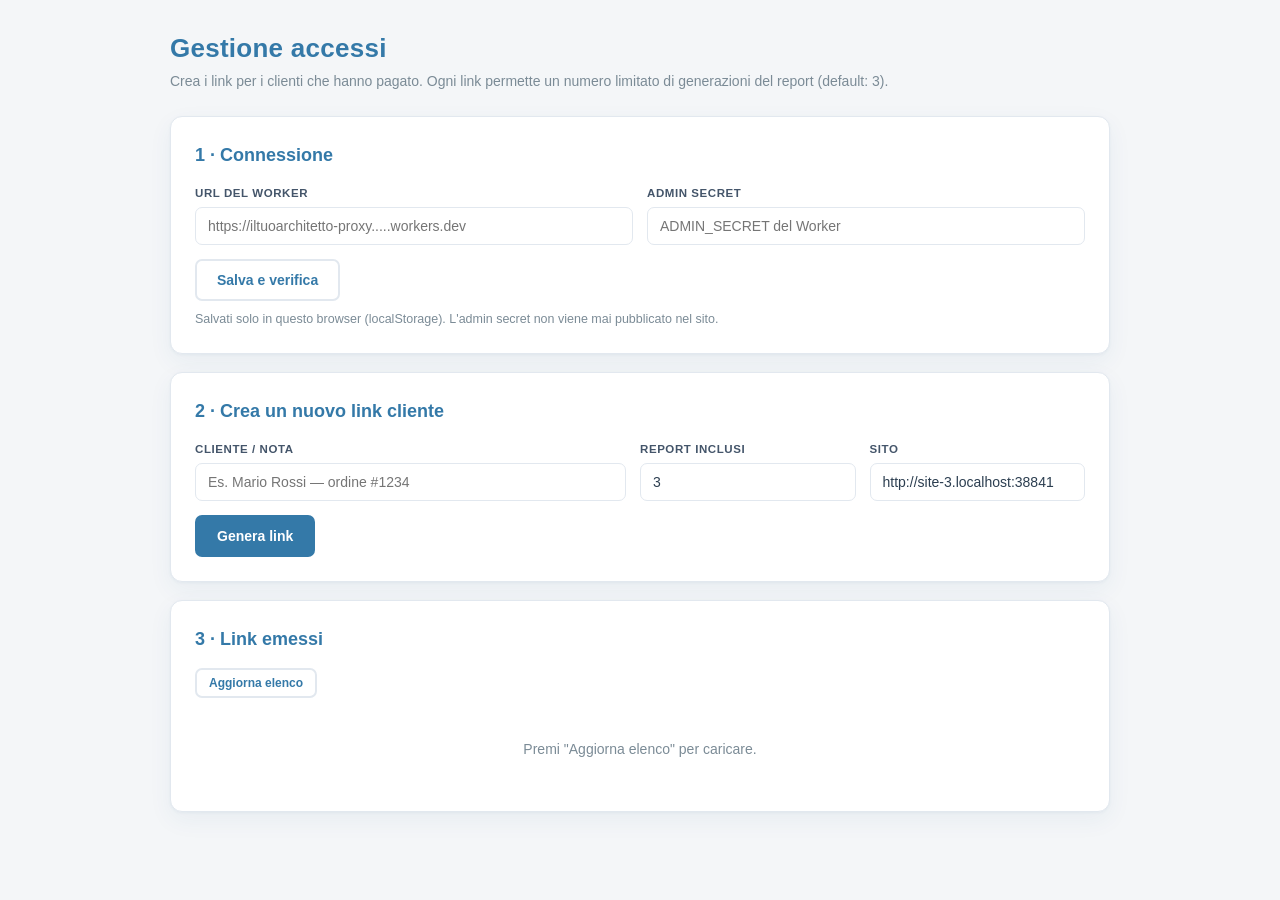
==== admin.html @ 07a28e83 "Integrate new planner dashboard + 3-report access cap Replaces the demo with the updated Lombardy gu" ====
<!DOCTYPE html>
<html lang="it">
<head>
<meta charset="UTF-8">
<meta name="viewport" content="width=device-width, initial-scale=1.0">
<meta name="robots" content="noindex, nofollow">
<title>Il Tuo Architetto — Gestione accessi</title>
<link rel="stylesheet" href="assets/css/fonts.css">
<style>
  :root{--primary:#3479A8;--primary-d:#235A85;--primary-l:#D8E5F0;--accent:#F5D04A;
        --ink:#2C3E50;--soft:#44556A;--muted:#7B8B96;--line:#E2E8EF;--bg:#F4F6F8;}
  *{box-sizing:border-box;margin:0;padding:0}
  body{font-family:'Source Sans 3','Segoe UI',sans-serif;background:var(--bg);color:var(--ink);line-height:1.6;padding:28px 18px}
  .wrap{max-width:940px;margin:0 auto}
  h1{font-size:26px;font-weight:800;color:var(--primary);letter-spacing:.01em}
  h2{font-size:18px;font-weight:700;color:var(--primary);margin-bottom:14px}
  .sub{color:var(--muted);font-size:14px;margin-bottom:24px}
  .card{background:#fff;border:1px solid var(--line);border-radius:12px;padding:24px;margin-bottom:18px;
        box-shadow:0 1px 3px rgba(35,90,133,.05),0 8px 24px rgba(35,90,133,.06)}
  label{display:block;font-size:11.5px;font-weight:700;text-transform:uppercase;letter-spacing:.05em;color:var(--soft);margin-bottom:5px}
  input,select{width:100%;padding:10px 12px;border:1px solid var(--line);border-radius:7px;font-family:inherit;font-size:14px;color:var(--ink);background:#fff}
  input:focus,select:focus{outline:none;border-color:var(--primary);box-shadow:0 0 0 3px rgba(52,121,168,.12)}
  .row{display:grid;grid-template-columns:1fr 1fr;gap:14px;margin-bottom:14px}
  .row.three{grid-template-columns:2fr 1fr 1fr}
  .field{margin-bottom:14px}
  button{padding:11px 20px;border-radius:7px;border:2px solid transparent;font-family:inherit;font-size:14px;
         font-weight:700;cursor:pointer;transition:all .15s}
  .btn-p{background:var(--primary);color:#fff}.btn-p:hover{background:var(--primary-d)}
  .btn-g{background:transparent;color:var(--primary);border-color:var(--line)}.btn-g:hover{border-color:var(--primary)}
  .btn-sm{padding:6px 12px;font-size:12px}
  .result{margin-top:16px;padding:16px;border-radius:9px;background:var(--primary-l);border:1px solid var(--primary);display:none}
  .result.show{display:block}
  .linkbox{display:flex;gap:8px;margin-top:10px}
  .linkbox input{font-family:ui-monospace,monospace;font-size:12.5px;background:#fff}
  table{width:100%;border-collapse:collapse;font-size:13.5px}
  th{text-align:left;font-size:11px;text-transform:uppercase;letter-spacing:.05em;color:var(--muted);padding:8px 10px;border-bottom:2px solid var(--line)}
  td{padding:9px 10px;border-bottom:1px solid var(--line);vertical-align:middle}
  tr:hover td{background:#FAFBFC}
  code{font-family:ui-monospace,monospace;font-size:12px;background:var(--bg);padding:2px 6px;border-radius:4px}
  .pill{display:inline-block;padding:2px 9px;border-radius:999px;font-size:11px;font-weight:700}
  .pill.ok{background:#D6EBDC;color:#1B5E20}.pill.low{background:#FCEFC7;color:#7A5B00}
  .pill.out{background:#F8D7DA;color:#8B1A1F}.pill.rev{background:#E5E8EB;color:#5A6570}
  .msg{padding:12px 14px;border-radius:8px;font-size:13.5px;margin-bottom:14px;display:none}
  .msg.show{display:block}
  .msg.err{background:#F8D7DA;color:#8B1A1F;border:1px solid #E7A9AD}
  .msg.ok{background:#D6EBDC;color:#1B5E20;border:1px solid #A3CDB0}
  .hint{font-size:12.5px;color:var(--muted);margin-top:8px}
  .empty{text-align:center;color:var(--muted);padding:26px;font-size:14px}
  a{color:var(--primary)}
  @media(max-width:640px){.row,.row.three{grid-template-columns:1fr}}
</style>
</head>
<body>
<div class="wrap">
  <h1>Gestione accessi</h1>
  <p class="sub">Crea i link per i clienti che hanno pagato. Ogni link permette un numero limitato di generazioni del report (default: 3).</p>

  <div id="msg" class="msg"></div>

  <!-- Connection -->
  <div class="card">
    <h2>1 · Connessione</h2>
    <div class="row">
      <div>
        <label for="proxy">URL del Worker</label>
        <input id="proxy" placeholder="https://iltuoarchitetto-proxy.....workers.dev">
      </div>
      <div>
        <label for="secret">Admin secret</label>
        <input id="secret" type="password" placeholder="ADMIN_SECRET del Worker">
      </div>
    </div>
    <button class="btn-g" id="save">Salva e verifica</button>
    <p class="hint">Salvati solo in questo browser (localStorage). L'admin secret non viene mai pubblicato nel sito.</p>
  </div>

  <!-- Create link -->
  <div class="card">
    <h2>2 · Crea un nuovo link cliente</h2>
    <div class="row three">
      <div>
        <label for="note">Cliente / nota</label>
        <input id="note" placeholder="Es. Mario Rossi — ordine #1234">
      </div>
      <div>
        <label for="max">Report inclusi</label>
        <input id="max" type="number" min="1" max="50" value="3">
      </div>
      <div>
        <label for="base">Sito</label>
        <input id="base" placeholder="https://tuosito.netlify.app">
      </div>
    </div>
    <button class="btn-p" id="mint">Genera link</button>
    <div class="result" id="result">
      <strong>Link pronto — invialo al cliente:</strong>
      <div class="linkbox">
        <input id="link" readonly>
        <button class="btn-g" id="copy">Copia</button>
      </div>
      <p class="hint" id="rmeta"></p>
    </div>
  </div>

  <!-- Existing -->
  <div class="card">
    <h2>3 · Link emessi</h2>
    <button class="btn-g btn-sm" id="refresh">Aggiorna elenco</button>
    <div id="list" style="margin-top:14px"><p class="empty">Premi "Aggiorna elenco" per caricare.</p></div>
  </div>
</div>

<script>
const $ = id => document.getElementById(id);
const LS = { proxy:'ita_admin_proxy', secret:'ita_admin_secret', base:'ita_admin_base' };

// restore
$('proxy').value  = localStorage.getItem(LS.proxy)  || '';
$('secret').value = localStorage.getItem(LS.secret) || '';
$('base').value   = localStorage.getItem(LS.base)   || location.origin;

function msg(text, kind){
  const m = $('msg');
  m.textContent = text;
  m.className = 'msg show ' + (kind || 'ok');
  if (kind !== 'err') setTimeout(()=>m.classList.remove('show'), 4000);
}
function proxy(){ return ($('proxy').value || '').trim().replace(/\/+$/,''); }
function secret(){ return ($('secret').value || '').trim(); }

async function api(path, opts){
  const p = proxy();
  if (!p)      throw new Error('Inserisci l\'URL del Worker');
  if (!secret()) throw new Error('Inserisci l\'admin secret');
  const res = await fetch(p + path, Object.assign({}, opts, {
    headers: Object.assign({ 'Content-Type':'application/json', 'X-Admin-Secret': secret() }, (opts||{}).headers || {})
  }));
  const j = await res.json().catch(()=>({}));
  if (!res.ok) throw new Error(j.error || ('HTTP ' + res.status));
  return j;
}

$('save').onclick = async () => {
  localStorage.setItem(LS.proxy,  proxy());
  localStorage.setItem(LS.secret, secret());
  localStorage.setItem(LS.base,   $('base').value.trim());
  try {
    const j = await api('/admin/tokens', { method:'GET' });
    msg('Connessione riuscita — ' + j.count + ' link esistenti.', 'ok');
    renderList(j.tokens);
  } catch (e) { msg('Errore: ' + e.message, 'err'); }
};

$('mint').onclick = async () => {
  try {
    const max = parseInt($('max').value, 10) || 3;
    const j = await api('/admin/token', {
      method: 'POST',
      body: JSON.stringify({ max, note: $('note').value.trim() })
    });
    const base = ($('base').value || location.origin).trim().replace(/\/+$/,'');
    localStorage.setItem(LS.base, base);
    const link = base + '/demo.html?token=' + j.token;
    $('link').value = link;
    $('rmeta').textContent = j.max + ' report · creato ' + new Date(j.created).toLocaleString('it-IT') + (j.note ? ' · ' + j.note : '');
    $('result').classList.add('show');
    msg('Link creato.', 'ok');
    refresh();
  } catch (e) { msg('Errore: ' + e.message, 'err'); }
};

$('copy').onclick = () => {
  $('link').select();
  navigator.clipboard.writeText($('link').value).then(
    ()=>msg('Link copiato negli appunti.','ok'),
    ()=>msg('Copia manualmente il link.','err')
  );
};

async function refresh(){
  try { const j = await api('/admin/tokens', { method:'GET' }); renderList(j.tokens); }
  catch (e) { msg('Errore: ' + e.message, 'err'); }
}
$('refresh').onclick = refresh;

function pill(t){
  if (t.active === false) return '<span class="pill rev">revocato</span>';
  const r = t.remaining;
  if (r <= 0) return '<span class="pill out">esaurito</span>';
  if (r === 1) return '<span class="pill low">1 rimasto</span>';
  return '<span class="pill ok">' + r + ' rimasti</span>';
}

function renderList(tokens){
  const el = $('list');
  if (!tokens || !tokens.length){ el.innerHTML = '<p class="empty">Nessun link emesso finora.</p>'; return; }
  const base = ($('base').value || location.origin).trim().replace(/\/+$/,'');
  el.innerHTML =
    '<table><thead><tr><th>Cliente / nota</th><th>Token</th><th>Uso</th><th>Stato</th><th>Creato</th><th></th></tr></thead><tbody>' +
    tokens.map(t =>
      '<tr>' +
      '<td>' + (t.note ? escapeHtml(t.note) : '<span style="color:#9AA7B2">—</span>') + '</td>' +
      '<td><code>' + t.token.slice(0,10) + '…</code></td>' +
      '<td>' + t.used + ' / ' + t.max + '</td>' +
      '<td>' + pill(t) + '</td>' +
      '<td style="color:#7B8B96;font-size:12.5px">' + (t.created ? new Date(t.created).toLocaleDateString('it-IT') : '—') + '</td>' +
      '<td style="white-space:nowrap">' +
        '<button class="btn-g btn-sm" data-copy="' + base + '/demo.html?token=' + t.token + '">Copia</button> ' +
        '<button class="btn-g btn-sm" data-toggle="' + t.token + '" data-active="' + (t.active !== false) + '">' +
          (t.active === false ? 'Riattiva' : 'Revoca') + '</button>' +
      '</td></tr>'
    ).join('') + '</tbody></table>';

  el.querySelectorAll('[data-copy]').forEach(b => b.onclick = () => {
    navigator.clipboard.writeText(b.dataset.copy).then(()=>msg('Link copiato.','ok'));
  });
  el.querySelectorAll('[data-toggle]').forEach(b => b.onclick = async () => {
    try {
      await api('/admin/token', { method:'PUT', body: JSON.stringify({
        token: b.dataset.toggle, active: b.dataset.active !== 'true'
      })});
      msg('Aggiornato.','ok'); refresh();
    } catch (e) { msg('Errore: ' + e.message, 'err'); }
  });
}

function escapeHtml(s){
  return String(s).replace(/[&<>"']/g, c => ({'&':'&amp;','<':'&lt;','>':'&gt;','"':'&quot;',"'":'&#39;'}[c]));
}
</script>
</body>
</html>
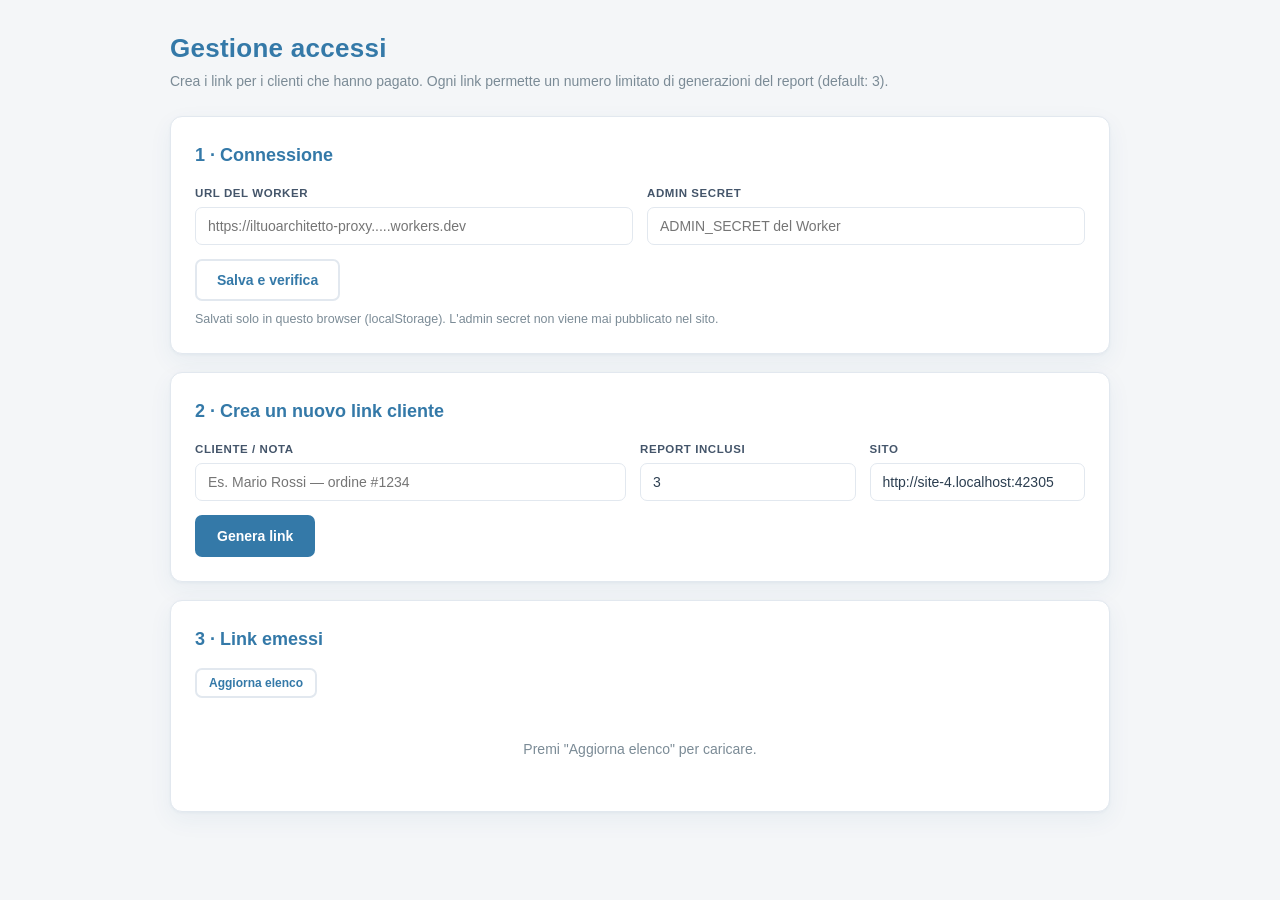
==== commit d5060395: "Record the live site URL instead of a placeholder The Netlify subdomain existed only in the dashboar" ====
--- a/admin.html
+++ b/admin.html
@@ -88,7 +88,7 @@
       </div>
       <div>
         <label for="base">Sito</label>
-        <input id="base" placeholder="https://tuosito.netlify.app">
+        <input id="base" value="https://iltuoarchitetto2dto5d.netlify.app" placeholder="https://tuosito.netlify.app">
       </div>
     </div>
     <button class="btn-p" id="mint">Genera link</button>
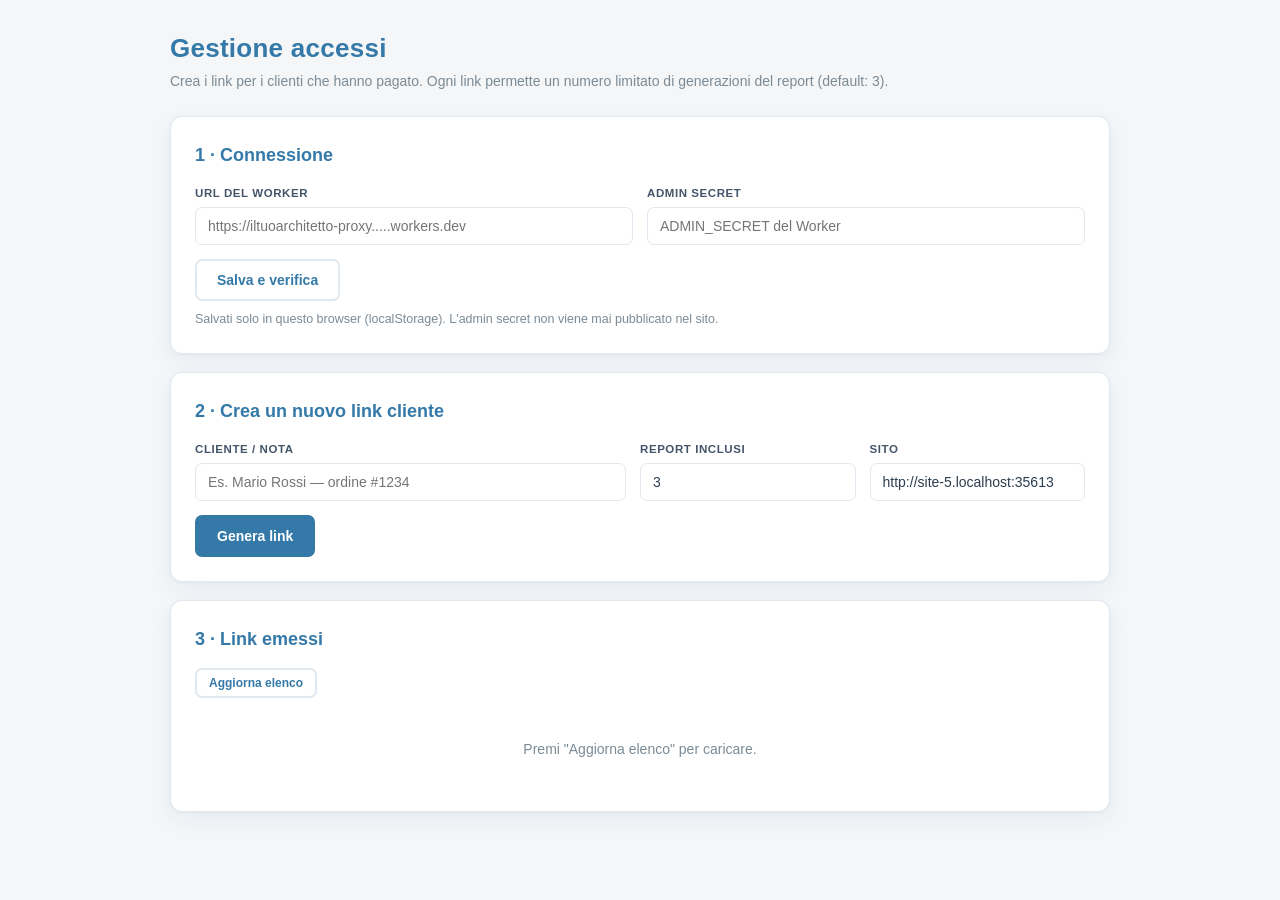
==== commit 6b59c2e2: "Let a spent access link be reset instead of replaced The Worker has always accepted resetUsed and a " ====
--- a/admin.html
+++ b/admin.html
@@ -205,9 +205,11 @@
       '<td>' + pill(t) + '</td>' +
       '<td style="color:#7B8B96;font-size:12.5px">' + (t.created ? new Date(t.created).toLocaleDateString('it-IT') : '—') + '</td>' +
       '<td style="white-space:nowrap">' +
-        '<button class="btn-g btn-sm" data-copy="' + base + '/demo.html?token=' + t.token + '">Copia</button> ' +
+        '<button class="btn-g btn-sm" data-copy="' + base + '/standalone.html?token=' + t.token + '">Copia</button> ' +
         '<button class="btn-g btn-sm" data-toggle="' + t.token + '" data-active="' + (t.active !== false) + '">' +
-          (t.active === false ? 'Riattiva' : 'Revoca') + '</button>' +
+          (t.active === false ? 'Riattiva' : 'Revoca') + '</button> ' +
+        '<button class="btn-g btn-sm" data-reset="' + t.token + '" title="Rimette il contatore a zero">Azzera</button> ' +
+        '<button class="btn-g btn-sm" data-add="' + t.token + '" data-max="' + t.max + '" title="Aggiunge 3 report a questo link">+3</button>' +
       '</td></tr>'
     ).join('') + '</tbody></table>';
 
@@ -222,6 +224,28 @@
       msg('Aggiornato.','ok'); refresh();
     } catch (e) { msg('Errore: ' + e.message, 'err'); }
   });
+
+  /* Put a spent link back to zero used. The Worker has always supported this;
+     there was simply no button for it, so a link that ran out could only be
+     replaced. */
+  el.querySelectorAll('[data-reset]').forEach(b => b.onclick = async () => {
+    try {
+      await api('/admin/token', { method:'PUT', body: JSON.stringify({
+        token: b.dataset.reset, resetUsed: true, active: true
+      })});
+      msg('Contatore azzerato: il link torna utilizzabile.','ok'); refresh();
+    } catch (e) { msg('Errore: ' + e.message, 'err'); }
+  });
+
+  /* Add three more reports without losing the history of what was used. */
+  el.querySelectorAll('[data-add]').forEach(b => b.onclick = async () => {
+    try {
+      await api('/admin/token', { method:'PUT', body: JSON.stringify({
+        token: b.dataset.add, max: (parseInt(b.dataset.max, 10) || 3) + 3, active: true
+      })});
+      msg('Tre report aggiunti.','ok'); refresh();
+    } catch (e) { msg('Errore: ' + e.message, 'err'); }
+  });
 }
 
 function escapeHtml(s){
